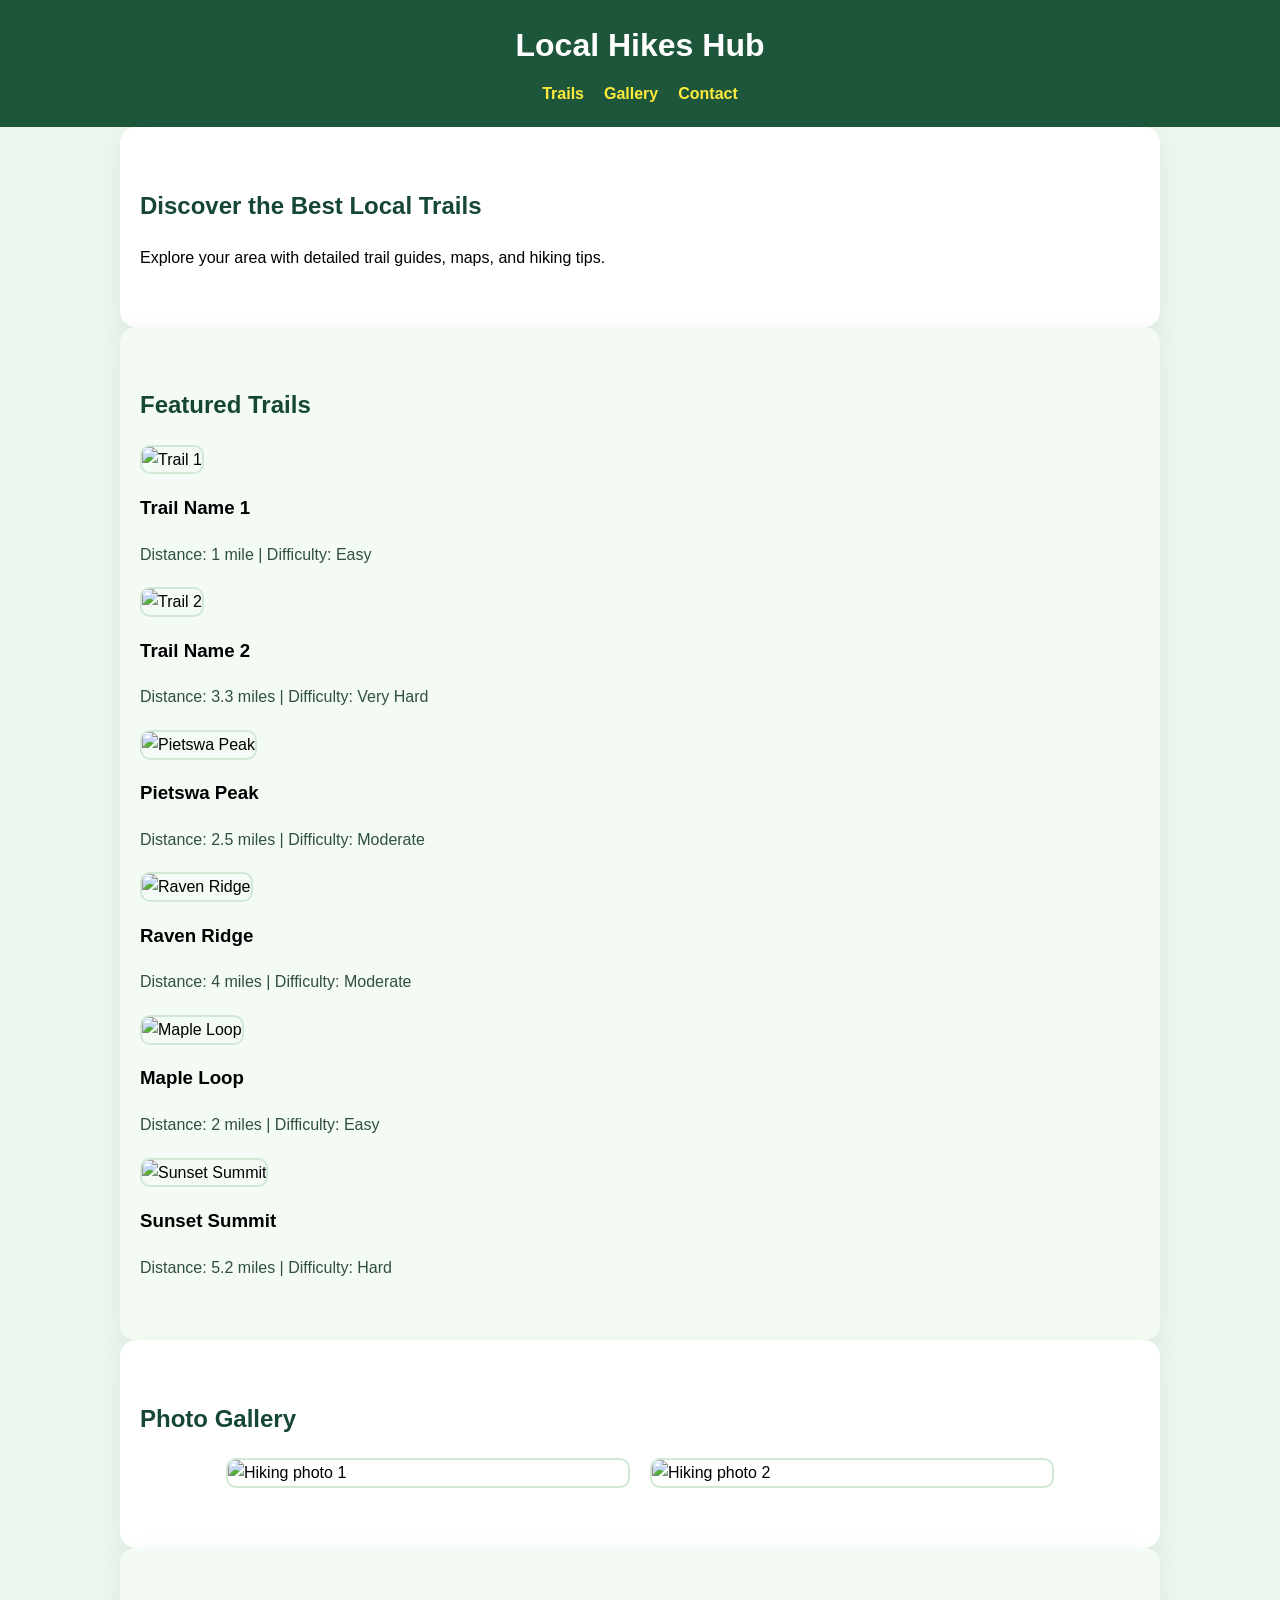
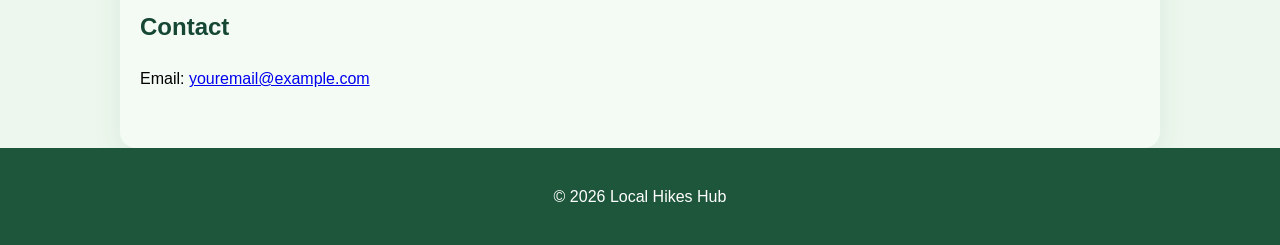
==== docs/index.html @ 6adbc918 "Add docs folder for GitHub Pages and update hiking site content" ====
<!DOCTYPE html>
<html lang="en">
<head>
    <meta charset="UTF-8">
    <meta name="viewport" content="width=device-width, initial-scale=1.0">
    <title>Local Hikes Hub</title>
    <link rel="stylesheet" href="css/style.css">
</head>
<body>
    <header>
        <h1>Local Hikes Hub</h1>
        <nav>
            <ul>
                <li><a href="#trails">Trails</a></li>
                <li><a href="#gallery">Gallery</a></li>
                <li><a href="#contact">Contact</a></li>
            </ul>
        </nav>
    </header>

    <section id="intro">
        <h2>Discover the Best Local Trails</h2>
        <p>Explore your area with detailed trail guides, maps, and hiking tips.</p>
    </section>

    <section id="trails">
        <h2>Featured Trails</h2>
        <div class="trail">
            <img src="images/trail1.jpg" alt="Trail 1">
            <h3>Trail Name 1</h3>
            <p>Distance: 1 mile | Difficulty: Easy</p>
        </div>
        <div class="trail">
            <img src="images/trail2.jpg" alt="Trail 2">
            <h3>Trail Name 2</h3>
            <p>Distance: 3.3 miles | Difficulty: Very Hard</p>
        </div>
        <div class="trail">
            <img src="images/trail3.jpg" alt="Pietswa Peak">
            <h3>Pietswa Peak</h3>
            <p>Distance: 2.5 miles | Difficulty: Moderate</p>
        </div>
        <div class="trail">
            <img src="images/trail1.jpg" alt="Raven Ridge">
            <h3>Raven Ridge</h3>
            <p>Distance: 4 miles | Difficulty: Moderate</p>
        </div>
        <div class="trail">
            <img src="images/trail2.jpg" alt="Maple Loop">
            <h3>Maple Loop</h3>
            <p>Distance: 2 miles | Difficulty: Easy</p>
        </div>
        <div class="trail">
            <img src="images/trail3.jpg" alt="Sunset Summit">
            <h3>Sunset Summit</h3>
            <p>Distance: 5.2 miles | Difficulty: Hard</p>
        </div>
        <!-- Add more trails here -->
    </section>

    <section id="gallery">
        <h2>Photo Gallery</h2>
        <div class="gallery">
            <img src="images/photo1.jpg" alt="Hiking photo 1">
            <img src="images/photo2.jpg" alt="Hiking photo 2">
            <!-- Add more photos here -->
        </div>
    </section>

    <section id="contact">
        <h2>Contact</h2>
        <p>Email: <a href="mailto:youremail@example.com">youremail@example.com</a></p>
    </section>

    <footer>
        <p>&copy; 2026 Local Hikes Hub</p>
    </footer>
</body>
</html>
---- docs/css/style.css ----
/* Reset and basic styling */
body {
    font-family: Arial, sans-serif;
    margin: 0;
    padding: 0;
    line-height: 1.6;
    background-color: #edf7ed;
}

header {
    background-color: #1e563b;
    color: white;
    padding: 20px 0;
    text-align: center;
}

header h1 {
    margin: 0;
}

nav ul {
    list-style: none;
    padding: 0;
    margin: 10px 0 0;
    display: flex;
    justify-content: center;
    gap: 20px;
}

nav ul li a {
    color: #ffeb3b;
    text-decoration: none;
    font-weight: bold;
}

section {
    padding: 40px 20px;
    max-width: 1000px;
    margin: auto;
    background-color: #ffffff;
    border-radius: 16px;
    box-shadow: 0 10px 30px rgba(30, 86, 59, 0.08);
}

section:nth-of-type(even) {
    background-color: #f4fbf4;
}

h2 {
    color: #154734;
}

.trail, .gallery img {
    margin-bottom: 20px;
}

.trail img, .gallery img {
    width: 100%;
    max-width: 400px;
    height: auto;
    border-radius: 10px;
    border: 2px solid #d0e8d4;
}

.trail p {
    color: #2f4f3f;
}

.gallery {
    display: flex;
    flex-wrap: wrap;
    gap: 20px;
    justify-content: center;
}

footer {
    text-align: center;
    padding: 20px 0;
    background-color: #1e563b;
    color: white;
}
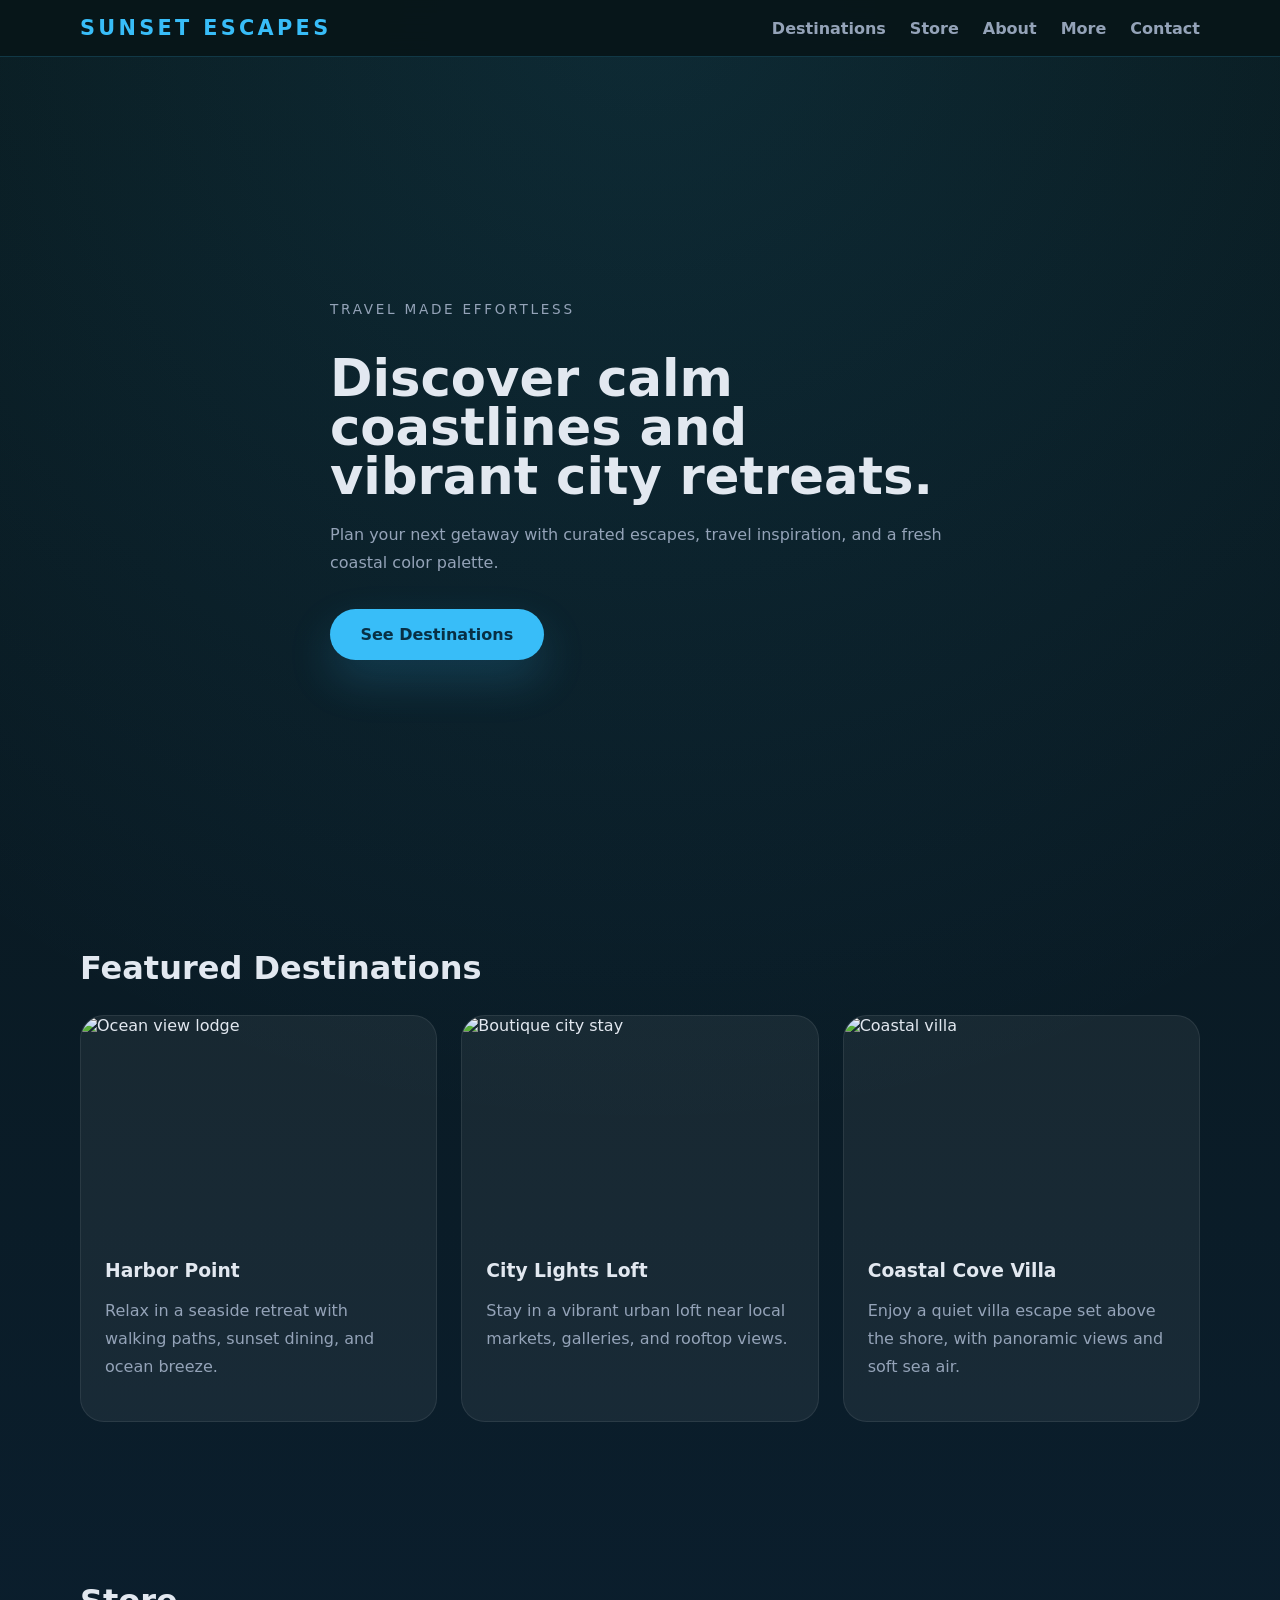
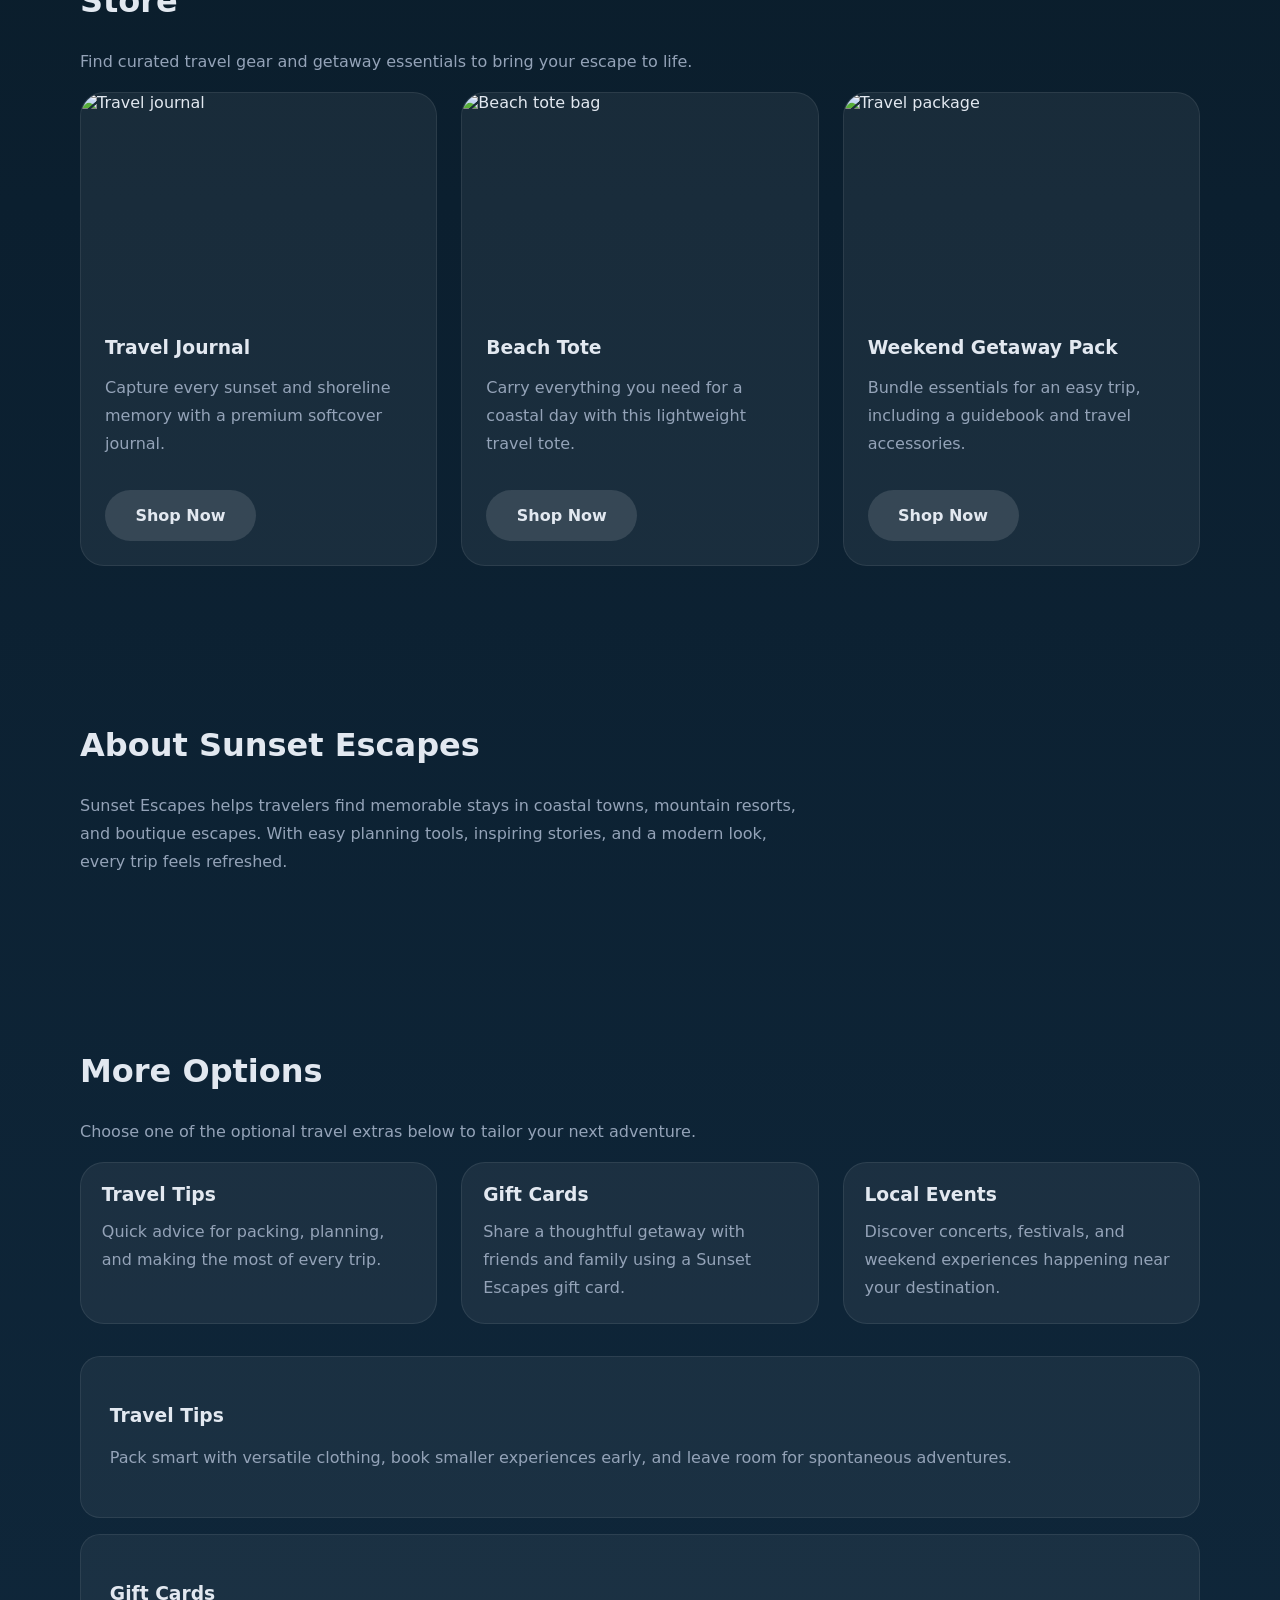
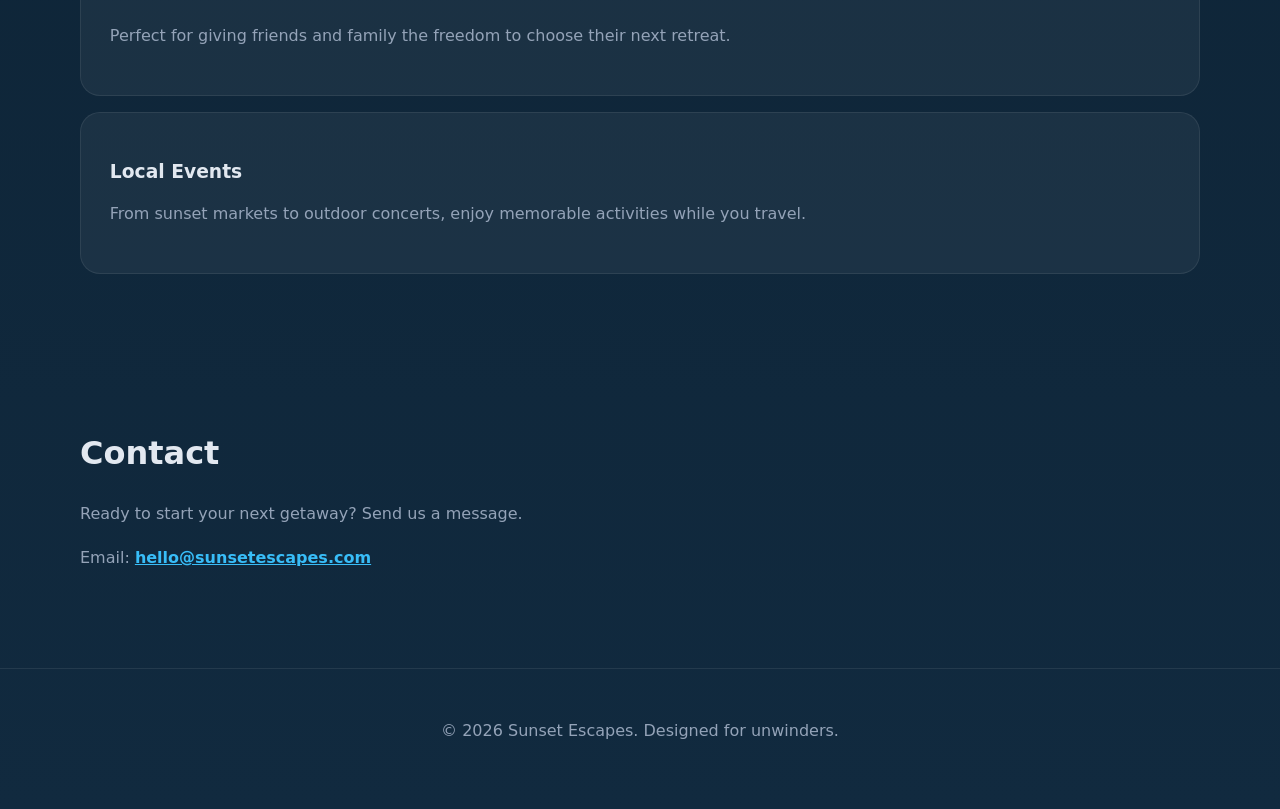
==== commit a9a1747b: "Update website with new design and content" ====
--- a/docs/index.html
+++ b/docs/index.html
@@ -3,77 +3,148 @@
 <head>
     <meta charset="UTF-8">
     <meta name="viewport" content="width=device-width, initial-scale=1.0">
-    <title>Local Hikes Hub</title>
+    <title>Sunset Escapes</title>
     <link rel="stylesheet" href="css/style.css">
 </head>
 <body>
-    <header>
-        <h1>Local Hikes Hub</h1>
-        <nav>
-            <ul>
-                <li><a href="#trails">Trails</a></li>
-                <li><a href="#gallery">Gallery</a></li>
-                <li><a href="#contact">Contact</a></li>
-            </ul>
-        </nav>
+    <header class="site-header">
+        <div class="container header-inner">
+            <a class="brand" href="#">Sunset Escapes</a>
+            <nav class="site-nav">
+                <a href="#destinations">Destinations</a>
+                <a href="#store">Store</a>
+                <a href="#about">About</a>
+                <a href="#more">More</a>
+                <a href="#contact">Contact</a>
+            </nav>
+        </div>
     </header>
 
-    <section id="intro">
-        <h2>Discover the Best Local Trails</h2>
-        <p>Explore your area with detailed trail guides, maps, and hiking tips.</p>
-    </section>
-
-    <section id="trails">
-        <h2>Featured Trails</h2>
-        <div class="trail">
-            <img src="images/trail1.jpg" alt="Trail 1">
-            <h3>Trail Name 1</h3>
-            <p>Distance: 1 mile | Difficulty: Easy</p>
-        </div>
-        <div class="trail">
-            <img src="images/trail2.jpg" alt="Trail 2">
-            <h3>Trail Name 2</h3>
-            <p>Distance: 3.3 miles | Difficulty: Very Hard</p>
-        </div>
-        <div class="trail">
-            <img src="images/trail3.jpg" alt="Pietswa Peak">
-            <h3>Pietswa Peak</h3>
-            <p>Distance: 2.5 miles | Difficulty: Moderate</p>
-        </div>
-        <div class="trail">
-            <img src="images/trail1.jpg" alt="Raven Ridge">
-            <h3>Raven Ridge</h3>
-            <p>Distance: 4 miles | Difficulty: Moderate</p>
-        </div>
-        <div class="trail">
-            <img src="images/trail2.jpg" alt="Maple Loop">
-            <h3>Maple Loop</h3>
-            <p>Distance: 2 miles | Difficulty: Easy</p>
-        </div>
-        <div class="trail">
-            <img src="images/trail3.jpg" alt="Sunset Summit">
-            <h3>Sunset Summit</h3>
-            <p>Distance: 5.2 miles | Difficulty: Hard</p>
-        </div>
-        <!-- Add more trails here -->
-    </section>
-
-    <section id="gallery">
-        <h2>Photo Gallery</h2>
-        <div class="gallery">
-            <img src="images/photo1.jpg" alt="Hiking photo 1">
-            <img src="images/photo2.jpg" alt="Hiking photo 2">
-            <!-- Add more photos here -->
+    <section class="hero">
+        <div class="container hero-copy">
+            <p class="eyebrow">Travel made effortless</p>
+            <h1>Discover calm coastlines and vibrant city retreats.</h1>
+            <p>Plan your next getaway with curated escapes, travel inspiration, and a fresh coastal color palette.</p>
+            <a class="btn btn-primary" href="#destinations">See Destinations</a>
         </div>
     </section>
 
-    <section id="contact">
-        <h2>Contact</h2>
-        <p>Email: <a href="mailto:youremail@example.com">youremail@example.com</a></p>
+    <section id="destinations" class="section destinations">
+        <div class="container">
+            <h2>Featured Destinations</h2>
+            <div class="cards">
+                <article class="card">
+                    <img src="images/trail1.jpg" alt="Ocean view lodge">
+                    <div class="card-body">
+                        <h3>Harbor Point</h3>
+                        <p>Relax in a seaside retreat with walking paths, sunset dining, and ocean breeze.</p>
+                    </div>
+                </article>
+                <article class="card">
+                    <img src="images/trail2.jpg" alt="Boutique city stay">
+                    <div class="card-body">
+                        <h3>City Lights Loft</h3>
+                        <p>Stay in a vibrant urban loft near local markets, galleries, and rooftop views.</p>
+                    </div>
+                </article>
+                <article class="card">
+                    <img src="images/trail3.jpg" alt="Coastal villa">
+                    <div class="card-body">
+                        <h3>Coastal Cove Villa</h3>
+                        <p>Enjoy a quiet villa escape set above the shore, with panoramic views and soft sea air.</p>
+                    </div>
+                </article>
+            </div>
+        </div>
     </section>
 
-    <footer>
-        <p>&copy; 2026 Local Hikes Hub</p>
+    <section id="store" class="section store">
+        <div class="container">
+            <h2>Store</h2>
+            <p>Find curated travel gear and getaway essentials to bring your escape to life.</p>
+            <div class="store-grid">
+                <article class="store-card">
+                    <img src="images/trail1.jpg" alt="Travel journal">
+                    <div class="store-card-body">
+                        <h3>Travel Journal</h3>
+                        <p>Capture every sunset and shoreline memory with a premium softcover journal.</p>
+                        <a class="btn btn-secondary" href="#contact">Shop Now</a>
+                    </div>
+                </article>
+                <article class="store-card">
+                    <img src="images/trail2.jpg" alt="Beach tote bag">
+                    <div class="store-card-body">
+                        <h3>Beach Tote</h3>
+                        <p>Carry everything you need for a coastal day with this lightweight travel tote.</p>
+                        <a class="btn btn-secondary" href="#contact">Shop Now</a>
+                    </div>
+                </article>
+                <article class="store-card">
+                    <img src="images/trail3.jpg" alt="Travel package">
+                    <div class="store-card-body">
+                        <h3>Weekend Getaway Pack</h3>
+                        <p>Bundle essentials for an easy trip, including a guidebook and travel accessories.</p>
+                        <a class="btn btn-secondary" href="#contact">Shop Now</a>
+                    </div>
+                </article>
+            </div>
+        </div>
+    </section>
+
+    <section id="about" class="section about">
+        <div class="container">
+            <h2>About Sunset Escapes</h2>
+            <p>Sunset Escapes helps travelers find memorable stays in coastal towns, mountain resorts, and boutique escapes. With easy planning tools, inspiring stories, and a modern look, every trip feels refreshed.</p>
+        </div>
+    </section>
+
+    <section id="more" class="section more">
+        <div class="container">
+            <h2>More Options</h2>
+            <p>Choose one of the optional travel extras below to tailor your next adventure.</p>
+            <div class="option-grid">
+                <a class="option-card" href="#tips">
+                    <h3>Travel Tips</h3>
+                    <p>Quick advice for packing, planning, and making the most of every trip.</p>
+                </a>
+                <a class="option-card" href="#giftcards">
+                    <h3>Gift Cards</h3>
+                    <p>Share a thoughtful getaway with friends and family using a Sunset Escapes gift card.</p>
+                </a>
+                <a class="option-card" href="#events">
+                    <h3>Local Events</h3>
+                    <p>Discover concerts, festivals, and weekend experiences happening near your destination.</p>
+                </a>
+            </div>
+            <div class="option-details">
+                <article id="tips" class="option-panel">
+                    <h3>Travel Tips</h3>
+                    <p>Pack smart with versatile clothing, book smaller experiences early, and leave room for spontaneous adventures.</p>
+                </article>
+                <article id="giftcards" class="option-panel">
+                    <h3>Gift Cards</h3>
+                    <p>Perfect for giving friends and family the freedom to choose their next retreat.</p>
+                </article>
+                <article id="events" class="option-panel">
+                    <h3>Local Events</h3>
+                    <p>From sunset markets to outdoor concerts, enjoy memorable activities while you travel.</p>
+                </article>
+            </div>
+        </div>
+    </section>
+
+    <section id="contact" class="section contact">
+        <div class="container">
+            <h2>Contact</h2>
+            <p>Ready to start your next getaway? Send us a message.</p>
+            <p>Email: <a href="mailto:hello@sunsetescapes.com">hello@sunsetescapes.com</a></p>
+        </div>
+    </section>
+
+    <footer class="site-footer">
+        <div class="container">
+            <p>&copy; 2026 Sunset Escapes. Designed for unwinders.</p>
+        </div>
     </footer>
 </body>
-</html>+</html>
--- a/docs/css/style.css
+++ b/docs/css/style.css
@@ -1,81 +1,245 @@
-/* Reset and basic styling */
+:root {
+    --bg: #081619;
+    --surface: rgba(255,255,255,0.08);
+    --surface-strong: rgba(255,255,255,0.16);
+    --accent: #38bdf8;
+    --accent-soft: #bae6fd;
+    --text: #e2e8f0;
+    --muted: #94a3b8;
+}
+
+* {
+    box-sizing: border-box;
+}
+
 body {
-    font-family: Arial, sans-serif;
     margin: 0;
-    padding: 0;
-    line-height: 1.6;
-    background-color: #edf7ed;
-}
-
-header {
-    background-color: #1e563b;
-    color: white;
-    padding: 20px 0;
+    font-family: Inter, system-ui, -apple-system, BlinkMacSystemFont, "Segoe UI", sans-serif;
+    background: radial-gradient(circle at top, rgba(56,189,248,0.12), transparent 28%),
+                linear-gradient(180deg, #081619 0%, #0b1f2f 45%, #112a3f 100%);
+    color: var(--text);
+    min-height: 100vh;
+}
+
+a {
+    color: inherit;
+}
+
+.container {
+    width: min(1120px, calc(100% - 2rem));
+    margin: 0 auto;
+}
+
+.site-header {
+    position: sticky;
+    top: 0;
+    z-index: 10;
+    background: rgba(8, 22, 25, 0.96);
+    backdrop-filter: blur(12px);
+    border-bottom: 1px solid rgba(56, 189, 248, 0.2);
+}
+
+.header-inner {
+    display: flex;
+    align-items: center;
+    justify-content: space-between;
+    gap: 1rem;
+    padding: 1rem 0;
+}
+
+.brand {
+    color: var(--accent);
+    font-size: 1.3rem;
+    font-weight: 700;
+    letter-spacing: 0.16em;
+    text-transform: uppercase;
+    text-decoration: none;
+}
+
+.site-nav {
+    display: flex;
+    gap: 1.5rem;
+    flex-wrap: wrap;
+}
+
+.site-nav a {
+    text-decoration: none;
+    font-weight: 600;
+    color: var(--muted);
+    transition: color 0.25s ease;
+}
+
+.site-nav a:hover {
+    color: var(--text);
+}
+
+.hero {
+    min-height: calc(100vh - 88px);
+    display: grid;
+    align-items: center;
+    padding: 6rem 0 4rem;
+}
+
+.hero-copy {
+    max-width: 620px;
+}
+
+.eyebrow {
+    margin: 0 0 1.2rem;
+    text-transform: uppercase;
+    letter-spacing: 0.2em;
+    font-size: 0.85rem;
+    color: var(--accent);
+}
+
+.hero h1 {
+    margin: 0 0 1.25rem;
+    font-size: clamp(2.8rem, 4vw, 4.5rem);
+    line-height: 0.96;
+}
+
+.hero p {
+    max-width: 48rem;
+    margin: 0 0 2rem;
+    color: var(--muted);
+    line-height: 1.75;
+}
+
+.btn {
+    display: inline-flex;
+    align-items: center;
+    justify-content: center;
+    padding: 1rem 1.9rem;
+    border-radius: 999px;
+    font-weight: 700;
+    text-decoration: none;
+}
+
+.btn-primary {
+    background: var(--accent);
+    color: #082f44;
+    box-shadow: 0 20px 45px rgba(56, 189, 248, 0.18);
+}
+
+.btn-secondary {
+    background: rgba(255, 255, 255, 0.12);
+    color: var(--text);
+    margin-top: 1rem;
+}
+
+.section {
+    padding: 5rem 0;
+}
+
+h2 {
+    margin: 0 0 1.75rem;
+    font-size: clamp(2rem, 2.5vw, 3rem);
+}
+
+p {
+    color: var(--muted);
+    line-height: 1.75;
+}
+
+.cards,
+.store-grid,
+.option-grid {
+    display: grid;
+    grid-template-columns: repeat(auto-fit, minmax(260px, 1fr));
+    gap: 1.5rem;
+}
+
+.card,
+.store-card,
+.option-card {
+    background: rgba(255,255,255,0.06);
+    border: 1px solid rgba(255, 255, 255, 0.08);
+    border-radius: 24px;
+    overflow: hidden;
+    transition: transform 0.3s ease, border-color 0.3s ease, background 0.3s ease;
+}
+
+.card:hover,
+.store-card:hover,
+.option-card:hover {
+    transform: translateY(-5px);
+    border-color: rgba(56, 189, 248, 0.35);
+    background: rgba(255,255,255,0.12);
+}
+
+.card img,
+.store-card img {
+    width: 100%;
+    height: 220px;
+    object-fit: cover;
+    display: block;
+}
+
+.card-body,
+.store-card-body {
+    padding: 1.5rem;
+}
+
+.card-body h3,
+.store-card-body h3,
+.option-card h3 {
+    margin: 0 0 0.85rem;
+}
+
+.option-card {
+    padding: 1.3rem;
+    text-decoration: none;
+    color: inherit;
+}
+
+.option-card p {
+    margin: 0;
+}
+
+.option-details {
+    margin-top: 2rem;
+    display: grid;
+    gap: 1rem;
+}
+
+.option-panel {
+    padding: 1.8rem;
+    border: 1px solid rgba(255, 255, 255, 0.08);
+    border-radius: 20px;
+    background: rgba(255, 255, 255, 0.05);
+}
+
+.about p,
+.contact p {
+    max-width: 46rem;
+}
+
+.contact a {
+    color: var(--accent);
+    font-weight: 700;
+}
+
+.site-footer {
+    padding: 2rem 0 3rem;
     text-align: center;
-}
-
-header h1 {
-    margin: 0;
-}
-
-nav ul {
-    list-style: none;
-    padding: 0;
-    margin: 10px 0 0;
-    display: flex;
-    justify-content: center;
-    gap: 20px;
-}
-
-nav ul li a {
-    color: #ffeb3b;
-    text-decoration: none;
-    font-weight: bold;
-}
-
-section {
-    padding: 40px 20px;
-    max-width: 1000px;
-    margin: auto;
-    background-color: #ffffff;
-    border-radius: 16px;
-    box-shadow: 0 10px 30px rgba(30, 86, 59, 0.08);
-}
-
-section:nth-of-type(even) {
-    background-color: #f4fbf4;
-}
-
-h2 {
-    color: #154734;
-}
-
-.trail, .gallery img {
-    margin-bottom: 20px;
-}
-
-.trail img, .gallery img {
-    width: 100%;
-    max-width: 400px;
-    height: auto;
-    border-radius: 10px;
-    border: 2px solid #d0e8d4;
-}
-
-.trail p {
-    color: #2f4f3f;
-}
-
-.gallery {
-    display: flex;
-    flex-wrap: wrap;
-    gap: 20px;
-    justify-content: center;
-}
-
-footer {
-    text-align: center;
-    padding: 20px 0;
-    background-color: #1e563b;
-    color: white;
-}+    color: var(--muted);
+    border-top: 1px solid rgba(255, 255, 255, 0.08);
+}
+
+@media (max-width: 760px) {
+    .site-header {
+        padding: 0 1rem;
+    }
+
+    .site-nav {
+        justify-content: center;
+    }
+
+    .hero {
+        padding: 4rem 0 3rem;
+    }
+
+    .hero h1 {
+        font-size: 2.6rem;
+    }
+}
